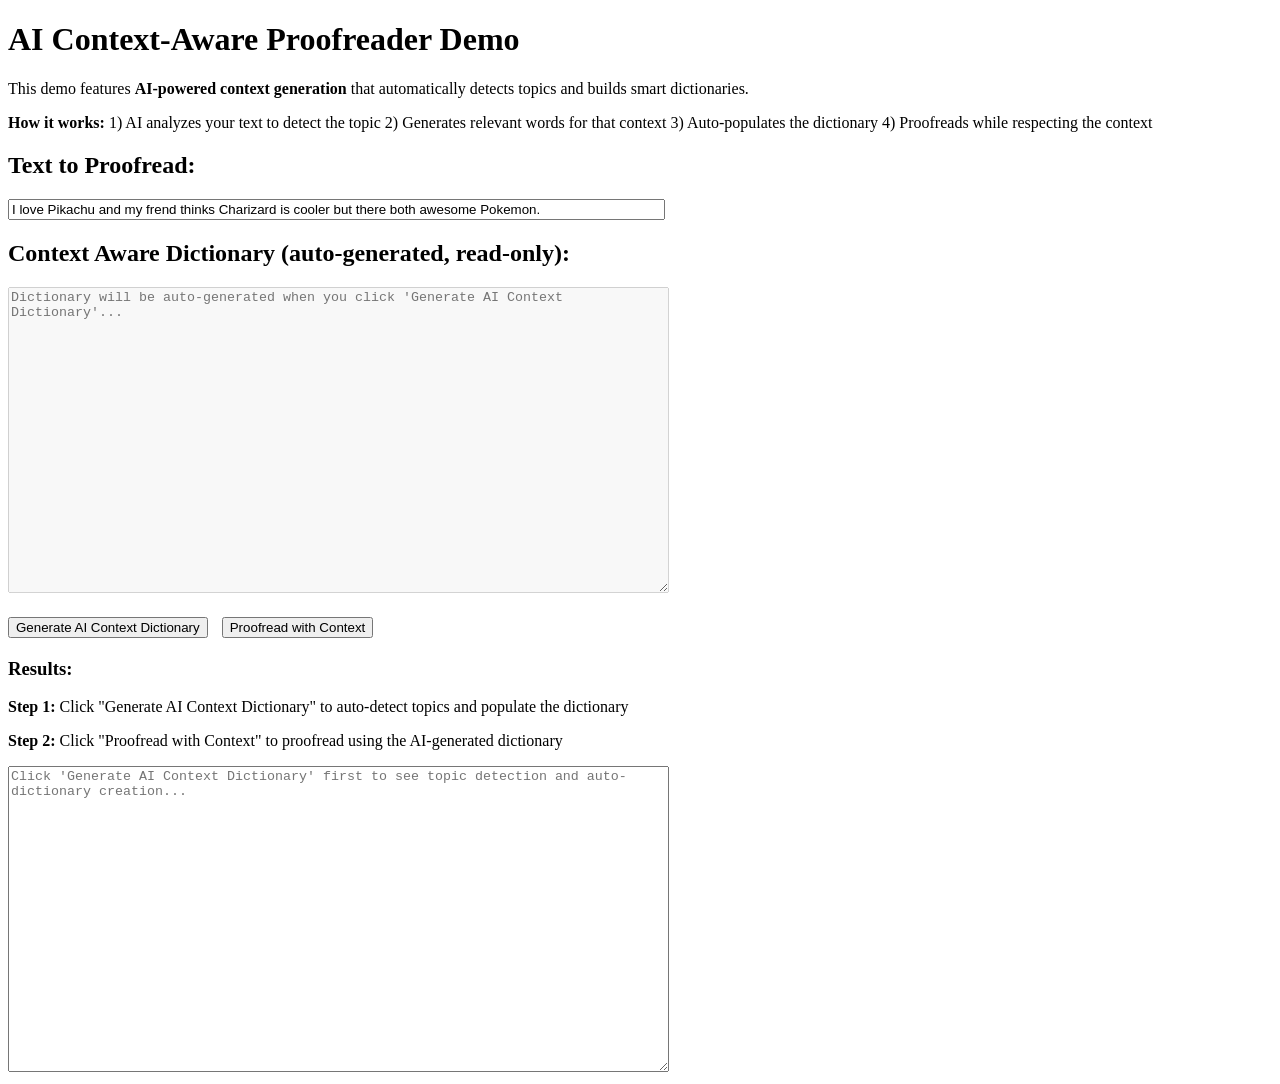
==== demo-context/index.html @ 87900fa8 "html + JS + AI demos" ====
<!DOCTYPE html>
<html lang="en">

<head>
    <meta charset="UTF-8">
    <meta name="viewport" content="width=device-width, initial-scale=1.0">
    <title>Context-Aware Proofreader Demo</title>
</head>

<body>
    <h1>AI Context-Aware Proofreader Demo</h1>
    <p>This demo features <strong>AI-powered context generation</strong> that automatically detects topics and builds
        smart dictionaries.</p>
    <p><strong>How it works:</strong> 1) AI analyzes your text to detect the topic 2) Generates relevant words for that
        context 3) Auto-populates the dictionary 4) Proofreads while respecting the context</p>

    <div id="demo-text">
        <h2>Text to Proofread:</h2>
        <input type="text" id="original-text"
            value="I love Pikachu and my frend thinks Charizard is cooler but there both awesome Pokemon." size="80">

        <h2>Context Aware Dictionary (auto-generated, read-only):</h2>
        <textarea id="dictionary" rows="20" cols="80" disabled
            placeholder="Dictionary will be auto-generated when you click 'Generate AI Context Dictionary'..."></textarea>

        <div style="margin: 20px 0;">
            <button id="generate-context-btn">Generate AI Context Dictionary</button>
            <button id="context-proofread-btn" style="margin-left: 10px;">Proofread with Context</button>
        </div>

        <div id="results">
            <h3>Results:</h3>
            <p><strong>Step 1:</strong> Click "Generate AI Context Dictionary" to auto-detect topics and populate the
                dictionary</p>
            <p><strong>Step 2:</strong> Click "Proofread with Context" to proofread using the AI-generated dictionary
            </p>
            <textarea id="output" rows="20" cols="80" spellcheck="false"
                placeholder="Click 'Generate AI Context Dictionary' first to see topic detection and auto-dictionary creation..."></textarea>
        </div>
    </div>

    <script src="context-script.js"></script>
</body>

</html>
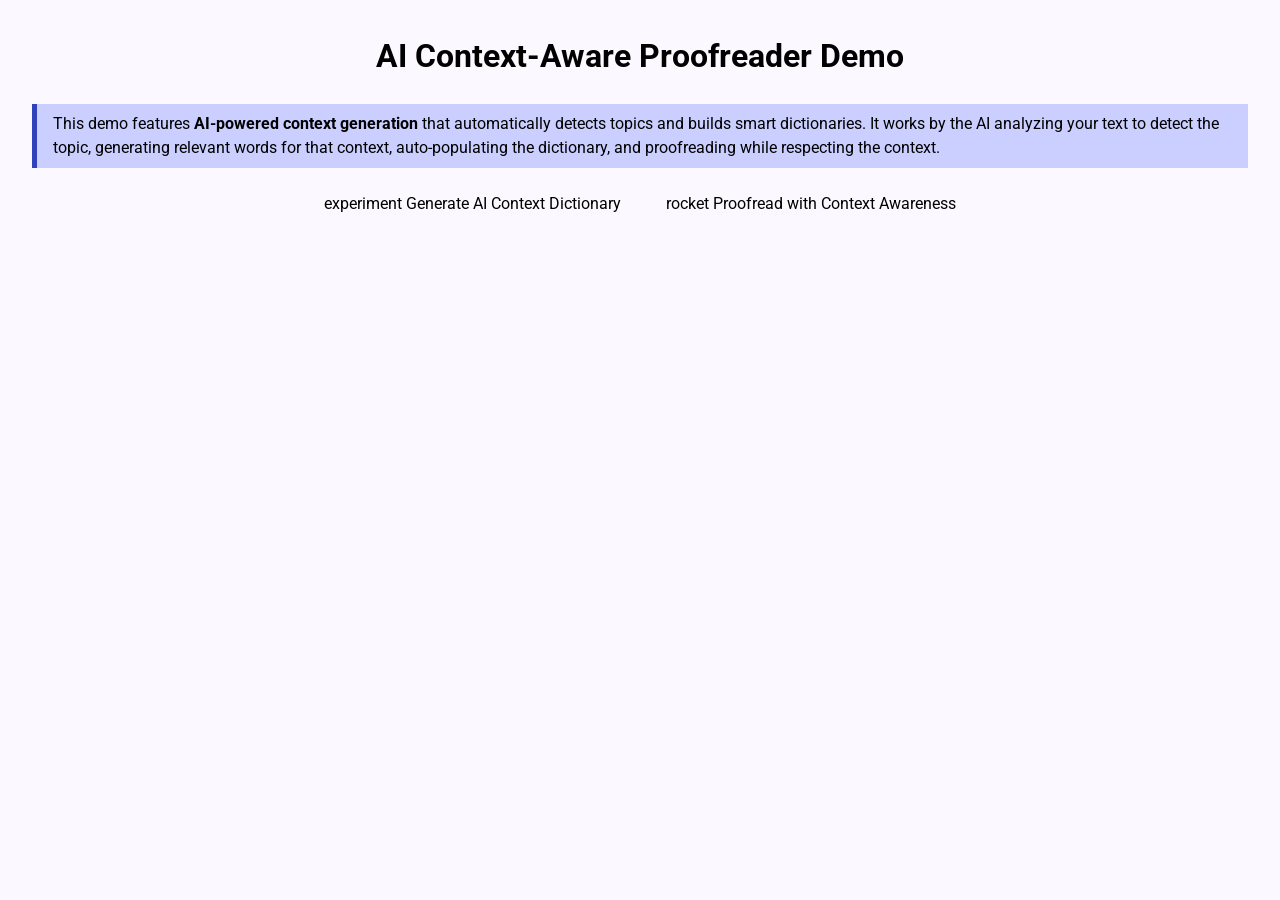
==== commit c340d066: "add css" ====
--- a/demo-context/index.html
+++ b/demo-context/index.html
@@ -4,40 +4,59 @@
 <head>
     <meta charset="UTF-8">
     <meta name="viewport" content="width=device-width, initial-scale=1.0">
+    <meta name="description"
+        content="Experience AI-powered context-aware proofreading with automatic topic detection and smart dictionary generation that adapts to your content's domain and context.">
     <title>Context-Aware Proofreader Demo</title>
+    <link href="https://fonts.googleapis.com/icon?family=Material+Symbols+Outlined" rel="stylesheet" />
+    <link href="https://fonts.googleapis.com/css2?family=Roboto:wght@400;500;700&display=swap" rel="stylesheet">
+    <link rel="stylesheet" href="../styles.css">
+    <script type="importmap">
+        {
+          "imports": {
+            "@material/web/": "https://esm.run/@material/web/"
+          }
+        }
+      </script>
+    <script type="module">
+        import '@material/web/all.js';
+        import { styles as typescaleStyles } from '@material/web/typography/md-typescale-styles.js';
+
+        document.adoptedStyleSheets.push(typescaleStyles.styleSheet);
+    </script>
 </head>
 
 <body>
-    <h1>AI Context-Aware Proofreader Demo</h1>
-    <p>This demo features <strong>AI-powered context generation</strong> that automatically detects topics and builds
-        smart dictionaries.</p>
-    <p><strong>How it works:</strong> 1) AI analyzes your text to detect the topic 2) Generates relevant words for that
-        context 3) Auto-populates the dictionary 4) Proofreads while respecting the context</p>
+    <main id="context-demo">
+        <h1>AI Context-Aware Proofreader Demo</h1>
+        <article class="sidenote">
+            <p>This demo features <strong>AI-powered context generation</strong> that automatically detects topics and
+                builds
+                smart dictionaries. It works by the AI analyzing your text to detect the topic, generating relevant
+                words for that context, auto-populating the dictionary, and proofreading while respecting the context.
+            </p>
+        </article>
 
-    <div id="demo-text">
-        <h2>Text to Proofread:</h2>
-        <input type="text" id="original-text"
-            value="I love Pikachu and my frend thinks Charizard is cooler but there both awesome Pokemon." size="80">
+        <form id="demo-text" onsubmit="return false;">
+            <md-outlined-text-field label="User Input" type="text" id="original-text"
+                value="I love Pikachu and my frend thinks Charizard is cooler but there both awesome Pokemon." size="80"
+                spellcheck="false"></md-outlined-text-field>
 
-        <h2>Context Aware Dictionary (auto-generated, read-only):</h2>
-        <textarea id="dictionary" rows="20" cols="80" disabled
-            placeholder="Dictionary will be auto-generated when you click 'Generate AI Context Dictionary'..."></textarea>
+            <md-outlined-text-field type="textarea" id="dictionary" rows="5" cols="80" spellcheck="false"
+                label="Dictionary will be auto-generated with the topic and words" readonly></md-outlined-text-field>
 
-        <div style="margin: 20px 0;">
-            <button id="generate-context-btn">Generate AI Context Dictionary</button>
-            <button id="context-proofread-btn" style="margin-left: 10px;">Proofread with Context</button>
-        </div>
+            <div style="margin: 20px 0;">
+                <md-filled-tonal-button id="generate-context-btn" has-icon="true">
+                    <md-icon slot="icon">experiment</md-icon>
+                    Generate AI Context Dictionary</md-filled-tonal-button>
+                <md-filled-button id="context-proofread-btn" has-icon="true">
+                    <md-icon slot="icon">rocket</md-icon>
+                    Proofread with Context Awareness</md-filled-button>
+            </div>
 
-        <div id="results">
-            <h3>Results:</h3>
-            <p><strong>Step 1:</strong> Click "Generate AI Context Dictionary" to auto-detect topics and populate the
-                dictionary</p>
-            <p><strong>Step 2:</strong> Click "Proofread with Context" to proofread using the AI-generated dictionary
-            </p>
-            <textarea id="output" rows="20" cols="80" spellcheck="false"
-                placeholder="Click 'Generate AI Context Dictionary' first to see topic detection and auto-dictionary creation..."></textarea>
-        </div>
-    </div>
+            <md-outlined-text-field type="textarea" id="output" rows="12" cols="80" spellcheck="false"
+                label="Dry run output for topic detection and auto-dictionary creation"></md-outlined-text-field>
+        </form>
+    </main>
 
     <script src="context-script.js"></script>
 </body>
--- a/styles.css
+++ b/styles.css
@@ -0,0 +1,159 @@
+:root,
+:host {
+    --md-sys-color-background: #fbf8ff;
+    --md-sys-color-on-background: #1a1b22;
+    --md-sys-color-surface: #fbf8ff;
+    --md-sys-color-surface-dim: #dbd9e3;
+    --md-sys-color-surface-bright: #fbf8ff;
+    --md-sys-color-surface-container-lowest: #ffffff;
+    --md-sys-color-surface-container-low: #f4f2fd;
+    --md-sys-color-surface-container: #efecf7;
+    --md-sys-color-surface-container-high: #e9e7f2;
+    --md-sys-color-surface-container-highest: #e3e1ec;
+    --md-sys-color-on-surface: #1a1b22;
+    --md-sys-color-surface-variant: #e2e1f2;
+    --md-sys-color-on-surface-variant: #454654;
+    --md-sys-color-inverse-surface: #2f3038;
+    --md-sys-color-inverse-on-surface: #f1effa;
+    --md-sys-color-outline: #757685;
+    --md-sys-color-outline-variant: #c5c5d6;
+    --md-sys-color-shadow: #000000;
+    --md-sys-color-scrim: #000000;
+    --md-sys-color-surface-tint: #4051ca;
+    --md-sys-color-primary: #2f41bb;
+    --md-sys-color-on-primary: #ffffff;
+    --md-sys-color-primary-container: #5869e2;
+    --md-sys-color-on-primary-container: #ffffff;
+    --md-sys-color-inverse-primary: #bcc2ff;
+    --md-sys-color-secondary: #555b8a;
+    --md-sys-color-on-secondary: #ffffff;
+    --md-sys-color-secondary-container: #cbcfff;
+    --md-sys-color-on-secondary-container: #343a67;
+    --md-sys-color-tertiary: #852584;
+    --md-sys-color-on-tertiary: #ffffff;
+    --md-sys-color-tertiary-container: #b04dac;
+    --md-sys-color-on-tertiary-container: #ffffff;
+    --md-sys-color-error: #ba1a1a;
+    --md-sys-color-on-error: #ffffff;
+    --md-sys-color-error-container: #ffdad6;
+    --md-sys-color-on-error-container: #410002;
+}
+
+* {
+    margin: 0;
+    padding: 0;
+    box-sizing: border-box;
+}
+
+html {
+    scroll-behavior: smooth;
+}
+
+body {
+    background-color: var(--md-sys-color-background);
+    font-family: "Roboto", sans-serif;
+    -webkit-font-smoothing: antialiased;
+    -moz-osx-font-smoothing: grayscale;
+}
+
+main {
+    position: relative;
+    display: block;
+    max-inline-size: 1280px;
+    margin-inline: auto;
+}
+
+#main-nav {
+    text-align: center;
+    padding: 2rem;
+    line-height: 1.5;
+
+    &>.container {
+        display: flex;
+        flex-direction: column;
+        gap: 1rem;
+        max-inline-size: fit-content;
+        margin-inline: auto;
+        margin-block-start: 2rem;
+
+        &>md-filled-tonal-button {
+            padding: 1rem;
+        }
+    }
+}
+
+footer {
+    position: fixed;
+    inset-block-end: 0;
+    inset-inline: 0;
+    text-align: center;
+    padding: 1rem;
+    border-top: 1px solid var(--md-sys-color-outline);
+}
+
+
+#proofreader-demo {
+    text-align: center;
+    padding: 2rem;
+    line-height: 1.5;
+
+    & :is(md-filled-tonal-button, md-filled-button) {
+        padding-inline: 1rem;
+        margin-inline: 0.3rem;
+        margin-block-start: 1.5rem;
+    }
+
+    & :is(md-outlined-text-field) {
+        display: block;
+        margin-block-start: 1.5rem;
+    }
+}
+
+.sidenote {
+    margin-block-start: 1.5rem;
+    text-align: left;
+    margin-inline: auto;
+    max-inline-size: 100%;
+    margin-block-end: 1rem;
+    border-inline-start: 5px solid var(--md-sys-color-primary);
+    background-color: var(--md-sys-color-secondary-container);
+    padding-inline-start: 1rem;
+    padding: 0.5rem 1rem;
+
+}
+
+#context-demo {
+    text-align: center;
+    padding: 2rem;
+    line-height: 1.5;
+
+    & :is(md-outlined-text-field) {
+        display: block;
+        margin-block-start: 1.5rem;
+    }
+
+    & :is(md-filled-tonal-button, md-filled-button) {
+        padding-inline: 1rem;
+        margin-inline: 0.3rem;
+        margin-block-start: 0.5rem;
+        margin-block-end: 1rem;
+    }
+
+}
+
+#generate-demo {
+    text-align: center;
+    padding: 2rem;
+    line-height: 1.5;
+
+    & :is(md-outlined-text-field) {
+        display: block;
+        margin-block-start: 1.5rem;
+    }
+
+    & :is(md-filled-button) {
+        padding-inline: 1rem;
+        margin-inline: 0.3rem;
+        margin-block-start: 1rem;
+    }
+}
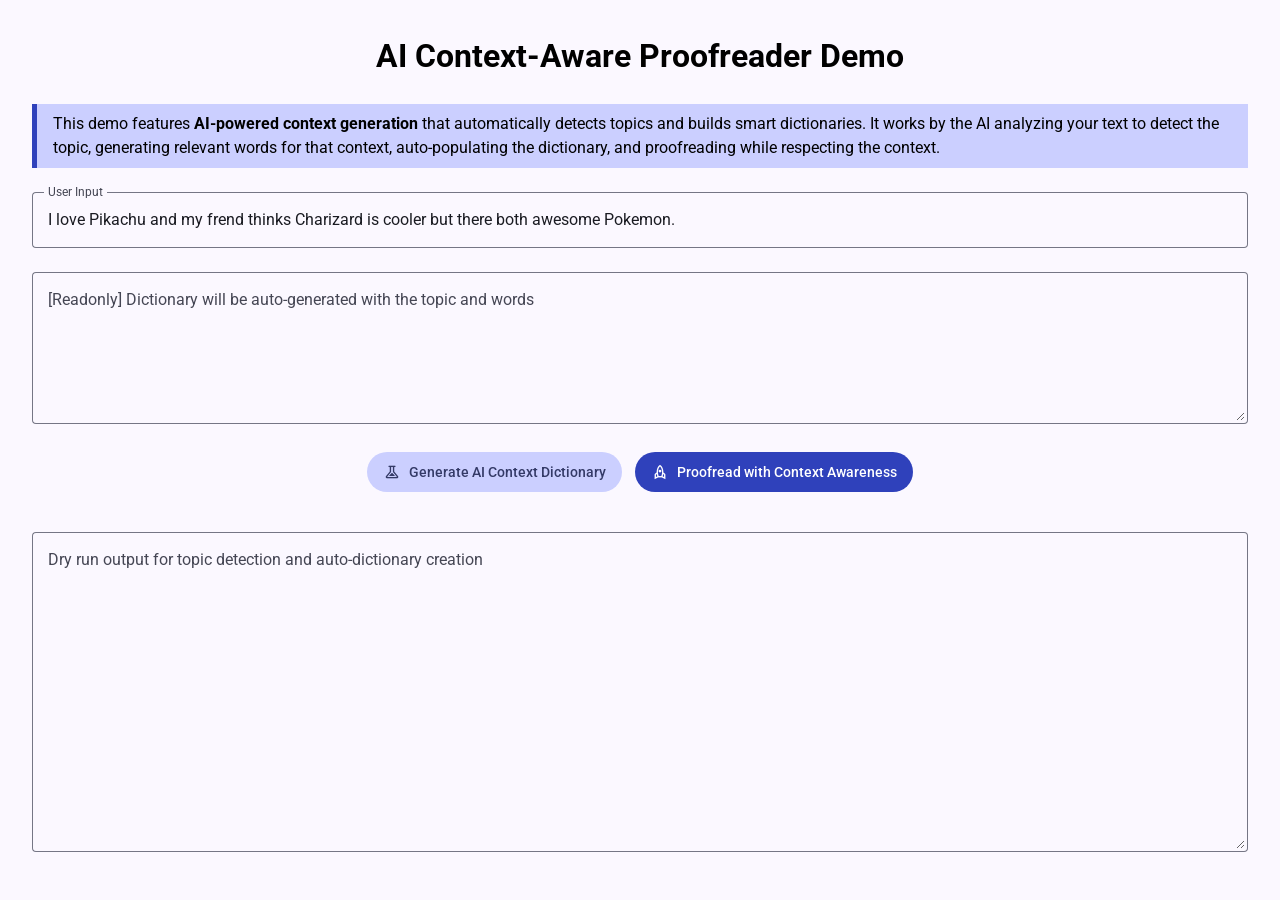
==== commit 502ce84c: "remove import map dependency for material web" ====
--- a/demo-context/index.html
+++ b/demo-context/index.html
@@ -10,19 +10,7 @@
     <link href="https://fonts.googleapis.com/icon?family=Material+Symbols+Outlined" rel="stylesheet" />
     <link href="https://fonts.googleapis.com/css2?family=Roboto:wght@400;500;700&display=swap" rel="stylesheet">
     <link rel="stylesheet" href="../styles.css">
-    <script type="importmap">
-        {
-          "imports": {
-            "@material/web/": "https://esm.run/@material/web/"
-          }
-        }
-      </script>
-    <script type="module">
-        import '@material/web/all.js';
-        import { styles as typescaleStyles } from '@material/web/typography/md-typescale-styles.js';
-
-        document.adoptedStyleSheets.push(typescaleStyles.styleSheet);
-    </script>
+    <script type="module" src="../dist/material-web-bundle.js"></script>
 </head>
 
 <body>
@@ -42,7 +30,8 @@
                 spellcheck="false"></md-outlined-text-field>
 
             <md-outlined-text-field type="textarea" id="dictionary" rows="5" cols="80" spellcheck="false"
-                label="Dictionary will be auto-generated with the topic and words" readonly></md-outlined-text-field>
+                label="[Readonly] Dictionary will be auto-generated with the topic and words"
+                readonly></md-outlined-text-field>
 
             <div style="margin: 20px 0;">
                 <md-filled-tonal-button id="generate-context-btn" has-icon="true">
